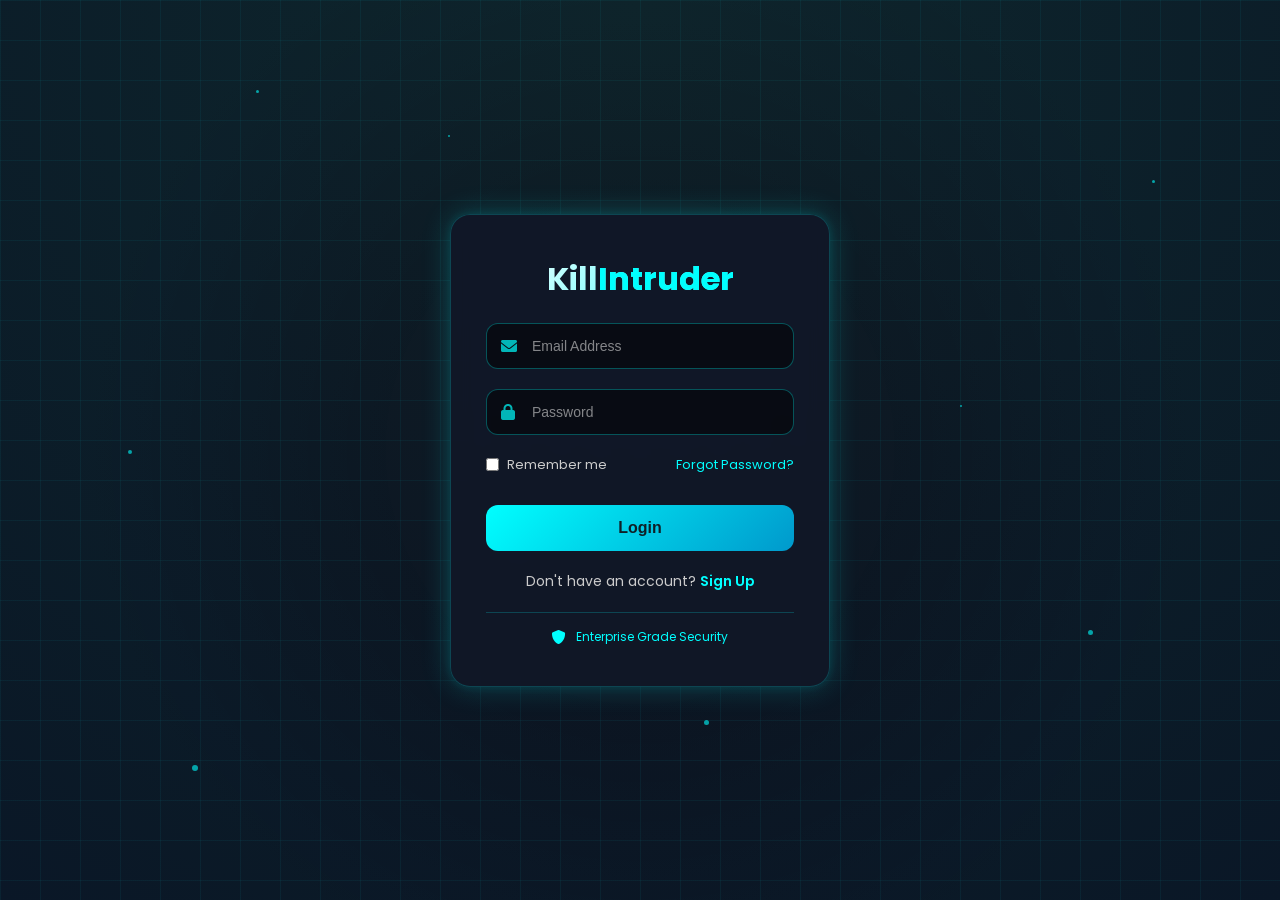
==== hybrid-ids/frontend/templates/login.html @ 09ad86d7 "login" ====
<!DOCTYPE html>
<html lang="en">
<head>
    <meta charset="UTF-8">
    <meta name="viewport" content="width=device-width, initial-scale=1.0">
    <title>KillIntruder | Login</title>
    <link href="https://fonts.googleapis.com/css2?family=Poppins:wght@300;400;500;600;700;800&display=swap" rel="stylesheet">
    <link rel="stylesheet" href="https://cdnjs.cloudflare.com/ajax/libs/font-awesome/6.0.0-beta3/css/all.min.css">
    <link rel="stylesheet" href="../static/css/auth.css">
</head>
<body>
    <!-- Animated Background Elements -->
    <div class="cyber-grid"></div>
    <div class="floating-particles">
        <div class="particle"></div>
        <div class="particle"></div>
        <div class="particle"></div>
        <div class="particle"></div>
        <div class="particle"></div>
        <div class="particle"></div>
        <div class="particle"></div>
        <div class="particle"></div>
        <div class="particle"></div>
        <div class="particle"></div>
    </div>
    <div class="radar-scan"></div>
    
    <!-- Login Container -->
    <div class="container">
        <div class="card">
            <h1>Kill<span>Intruder</span></h1>
            
            <form id="loginForm">
                <div class="input-group">
                    <div class="input-wrapper">
                        <i class="fas fa-envelope"></i>
                        <input type="email" id="email" placeholder="Email Address" required>
                    </div>
                </div>
                
                <div class="input-group">
                    <div class="input-wrapper">
                        <i class="fas fa-lock"></i>
                        <input type="password" id="password" placeholder="Password" required>
                        <button type="button" class="toggle-password" onclick="togglePassword()">
                            <i class="fas fa-eye"></i>
                        </button>
                    </div>
                </div>
                
                <div class="form-options">
                    <label class="checkbox-label">
                        <input type="checkbox" id="rememberMe">
                        <span>Remember me</span>
                    </label>
                    <a href="#" class="forgot-link">Forgot Password?</a>
                </div>
                
                <button type="submit">Login</button>
                
                <div class="signup-link">
                    Don't have an account? <a href="signup.html">Sign Up</a>
                </div>
            </form>
            
            <div class="security-badge">
                <i class="fas fa-shield-alt"></i>
                <span>Enterprise Grade Security</span>
            </div>
        </div>
    </div>
    
    <script>
        function togglePassword() {
            const passwordInput = document.getElementById('password');
            const toggleBtn = document.querySelector('.toggle-password i');
            
            if (passwordInput.type === 'password') {
                passwordInput.type = 'text';
                toggleBtn.classList.remove('fa-eye');
                toggleBtn.classList.add('fa-eye-slash');
            } else {
                passwordInput.type = 'password';
                toggleBtn.classList.remove('fa-eye-slash');
                toggleBtn.classList.add('fa-eye');
            }
        }
        
        document.getElementById('loginForm').addEventListener('submit', (e) => {
            e.preventDefault();
            const email = document.getElementById('email').value;
            const password = document.getElementById('password').value;
            
            if (email && password) {
                localStorage.setItem('isLoggedIn', 'true');
                localStorage.setItem('userName', email.split('@')[0]);
                window.location.href = 'index.html';
            } else {
                alert('Please enter both email and password');
            }
        });
    </script>
</body>
</html>
---- hybrid-ids/frontend/static/css/auth.css ----
/* ============================================
   KILLINTRUDER - Login/Signup Page Styles
   Cyber Security Theme with Animated Background
   ============================================ */

/* Reset & Base Styles */
* {
    margin: 0;
    padding: 0;
    box-sizing: border-box;
}

body {
    margin: 0;
    font-family: 'Poppins', sans-serif;
    background: radial-gradient(circle at top, #0f2027, #0b1020);
    color: white;
    min-height: 100vh;
    overflow: hidden;
    position: relative;
}

/* ============================================
   ANIMATED BACKGROUND - Add this whole section
   ============================================ */

/* Cyber Grid Background */
.cyber-grid {
    position: fixed;
    top: 0;
    left: 0;
    width: 100%;
    height: 100%;
    background-image: 
        linear-gradient(rgba(0, 255, 255, 0.05) 1px, transparent 1px),
        linear-gradient(90deg, rgba(0, 255, 255, 0.05) 1px, transparent 1px);
    background-size: 40px 40px;
    animation: gridMove 20s linear infinite;
    z-index: 0;
}

@keyframes gridMove {
    0% {
        transform: translateY(0);
    }
    100% {
        transform: translateY(40px);
    }
}

/* Floating Particles */
.floating-particles {
    position: fixed;
    top: 0;
    left: 0;
    width: 100%;
    height: 100%;
    overflow: hidden;
    z-index: 0;
}

.particle {
    position: absolute;
    background: rgba(0, 255, 255, 0.6);
    border-radius: 50%;
    animation: float 8s infinite ease-in-out;
}

/* Generate multiple particles with different positions and sizes */
.particle:nth-child(1) { width: 3px; height: 3px; top: 10%; left: 20%; animation-duration: 12s; }
.particle:nth-child(2) { width: 5px; height: 5px; top: 70%; left: 85%; animation-duration: 15s; animation-delay: 2s; }
.particle:nth-child(3) { width: 4px; height: 4px; top: 30%; left: 50%; animation-duration: 10s; animation-delay: 4s; }
.particle:nth-child(4) { width: 6px; height: 6px; top: 85%; left: 15%; animation-duration: 14s; animation-delay: 1s; }
.particle:nth-child(5) { width: 2px; height: 2px; top: 45%; left: 75%; animation-duration: 11s; animation-delay: 3s; }
.particle:nth-child(6) { width: 4px; height: 4px; top: 60%; left: 40%; animation-duration: 13s; animation-delay: 5s; }
.particle:nth-child(7) { width: 3px; height: 3px; top: 20%; left: 90%; animation-duration: 9s; animation-delay: 2s; }
.particle:nth-child(8) { width: 5px; height: 5px; top: 80%; left: 55%; animation-duration: 16s; animation-delay: 4s; }
.particle:nth-child(9) { width: 2px; height: 2px; top: 15%; left: 35%; animation-duration: 12s; animation-delay: 1s; }
.particle:nth-child(10) { width: 4px; height: 4px; top: 50%; left: 10%; animation-duration: 11s; animation-delay: 3s; }

@keyframes float {
    0%, 100% {
        transform: translateY(0) translateX(0);
        opacity: 0;
    }
    25% {
        transform: translateY(-20px) translateX(10px);
        opacity: 0.8;
    }
    50% {
        transform: translateY(-40px) translateX(-10px);
        opacity: 0.5;
    }
    75% {
        transform: translateY(-20px) translateX(5px);
        opacity: 0.8;
    }
}

/* Radar Scan Effect */
.radar-scan {
    position: fixed;
    top: 0;
    left: 0;
    width: 100%;
    height: 100%;
    background: radial-gradient(circle, transparent 30%, rgba(0, 255, 255, 0.03) 70%);
    animation: radarPulse 4s infinite;
    pointer-events: none;
    z-index: 0;
}

@keyframes radarPulse {
    0% {
        transform: scale(1);
        opacity: 0.3;
    }
    50% {
        transform: scale(1.5);
        opacity: 0.1;
    }
    100% {
        transform: scale(2);
        opacity: 0;
    }
}

/* Digital Rain Effect (Optional - add for extra cyber feel) */
.digital-rain {
    position: fixed;
    top: 0;
    left: 0;
    width: 100%;
    height: 100%;
    pointer-events: none;
    z-index: 0;
    opacity: 0.3;
}

/* ============================================
   CONTAINER - Center everything
   ============================================ */
.container {
    position: relative;
    z-index: 1;
    display: flex;
    flex-direction: column;
    justify-content: center;
    align-items: center;
    min-height: 100vh;
    padding: 20px;
}

/* ============================================
   TITLE STYLES
   ============================================ */
h1 {
    font-size: 32px;
    margin-bottom: 20px;
    text-align: center;
    background: linear-gradient(135deg, #fff, #00ffff);
    -webkit-background-clip: text;
    background-clip: text;
    color: transparent;
    position: relative;
    z-index: 1;
}

h1 span {
    color: #00ffff;
    background: none;
    -webkit-background-clip: unset;
    background-clip: unset;
}

/* ============================================
   CARD STYLES - Improved alignment
   ============================================ */
.card {
    background: rgba(17, 24, 39, 0.95);
    backdrop-filter: blur(10px);
    padding: 40px 35px;
    border-radius: 20px;
    width: 100%;
    max-width: 380px;
    text-align: center;
    
    /* Enhanced Glow effect */
    box-shadow: 0 0 30px rgba(0, 255, 255, 0.2),
                0 0 10px rgba(0, 255, 255, 0.1);
    border: 1px solid rgba(0, 255, 255, 0.2);
    transition: all 0.3s ease;
    position: relative;
    z-index: 1;
}

.card:hover {
    transform: translateY(-5px);
    box-shadow: 0 0 40px rgba(0, 255, 255, 0.3);
    border-color: rgba(0, 255, 255, 0.5);
}

/* ============================================
   INPUT STYLES - VERTICAL STACK (Proper alignment)
   ============================================ */
.input-group {
    margin-bottom: 20px;
    text-align: left;
    width: 100%;
}

.input-group label {
    display: block;
    margin-bottom: 8px;
    font-size: 13px;
    color: #00ffff;
    font-weight: 500;
}

.input-wrapper {
    position: relative;
    width: 100%;
}

.input-wrapper i {
    position: absolute;
    left: 15px;
    top: 50%;
    transform: translateY(-50%);
    color: #00ffff;
    font-size: 16px;
    opacity: 0.7;
}

input {
    width: 100%;
    padding: 14px 15px 14px 45px;
    margin: 0;
    border-radius: 12px;
    border: 1px solid rgba(0, 255, 255, 0.3);
    background: rgba(0, 0, 0, 0.5);
    color: white;
    font-size: 14px;
    transition: all 0.3s ease;
    box-sizing: border-box;
}

input:focus {
    outline: none;
    border-color: #00ffff;
    box-shadow: 0 0 15px rgba(0, 255, 255, 0.2);
    background: rgba(0, 0, 0, 0.7);
}

input::placeholder {
    color: rgba(255, 255, 255, 0.5);
}

/* Toggle Password Button */
.toggle-password {
    position: absolute;
    right: 15px;
    top: 50%;
    transform: translateY(-50%);
    background: none;
    border: none;
    color: #00ffff;
    cursor: pointer;
    width: auto;
    padding: 0;
    margin: 0;
    font-size: 16px;
    opacity: 0.7;
}

.toggle-password:hover {
    opacity: 1;
    background: none;
}

/* ============================================
   BUTTON STYLES
   ============================================ */
button {
    width: 100%;
    padding: 14px;
    background: linear-gradient(135deg, #00ffff, #0099cc);
    border: none;
    cursor: pointer;
    border-radius: 12px;
    margin-top: 10px;
    font-weight: bold;
    font-size: 16px;
    color: #0f2027;
    transition: all 0.3s ease;
    position: relative;
    overflow: hidden;
}

button:hover {
    transform: translateY(-2px);
    box-shadow: 0 5px 20px rgba(0, 255, 255, 0.4);
    background: linear-gradient(135deg, #33ffff, #00b3e6);
}

button:active {
    transform: translateY(0);
}

/* ============================================
   FORM OPTIONS (Remember me & Forgot Password)
   ============================================ */
.form-options {
    display: flex;
    justify-content: space-between;
    align-items: center;
    margin: 15px 0 20px;
    font-size: 13px;
    width: 100%;
}

.checkbox-label {
    display: flex;
    align-items: center;
    gap: 8px;
    cursor: pointer;
    color: #ccc;
}

.checkbox-label input {
    width: auto;
    margin: 0;
    padding: 0;
    accent-color: #00ffff;
}

.forgot-link {
    color: #00ffff;
    text-decoration: none;
    font-size: 13px;
}

.forgot-link:hover {
    text-decoration: underline;
}

/* ============================================
   LINKS
   ============================================ */
a {
    color: #00ffff;
    text-decoration: none;
}

a:hover {
    text-decoration: underline;
}

.signup-link {
    margin-top: 20px;
    text-align: center;
    font-size: 14px;
    color: #ccc;
}

.signup-link a {
    color: #00ffff;
    font-weight: 600;
}

/* ============================================
   SECURITY BADGE (Optional)
   ============================================ */
.security-badge {
    margin-top: 20px;
    padding-top: 15px;
    border-top: 1px solid rgba(0, 255, 255, 0.2);
    display: flex;
    align-items: center;
    justify-content: center;
    gap: 10px;
    font-size: 12px;
    color: #00ffff;
}

.security-badge i {
    font-size: 14px;
}

/* ============================================
   ERROR/SUCCESS MESSAGES
   ============================================ */
.error-message {
    background: rgba(255, 0, 0, 0.2);
    border-left: 3px solid #ff4444;
    padding: 10px;
    margin-bottom: 15px;
    border-radius: 8px;
    font-size: 12px;
    text-align: left;
}

.success-message {
    background: rgba(0, 255, 0, 0.2);
    border-left: 3px solid #00ff00;
    padding: 10px;
    margin-bottom: 15px;
    border-radius: 8px;
    font-size: 12px;
    text-align: left;
}

/* ============================================
   RESPONSIVE DESIGN
   ============================================ */
@media (max-width: 480px) {
    .card {
        padding: 30px 20px;
        max-width: 90%;
    }
    
    h1 {
        font-size: 26px;
    }
    
    .form-options {
        flex-direction: column;
        gap: 10px;
        align-items: flex-start;
    }
    
    .input-wrapper i {
        left: 12px;
    }
    
    input {
        padding: 12px 12px 12px 40px;
    }
}
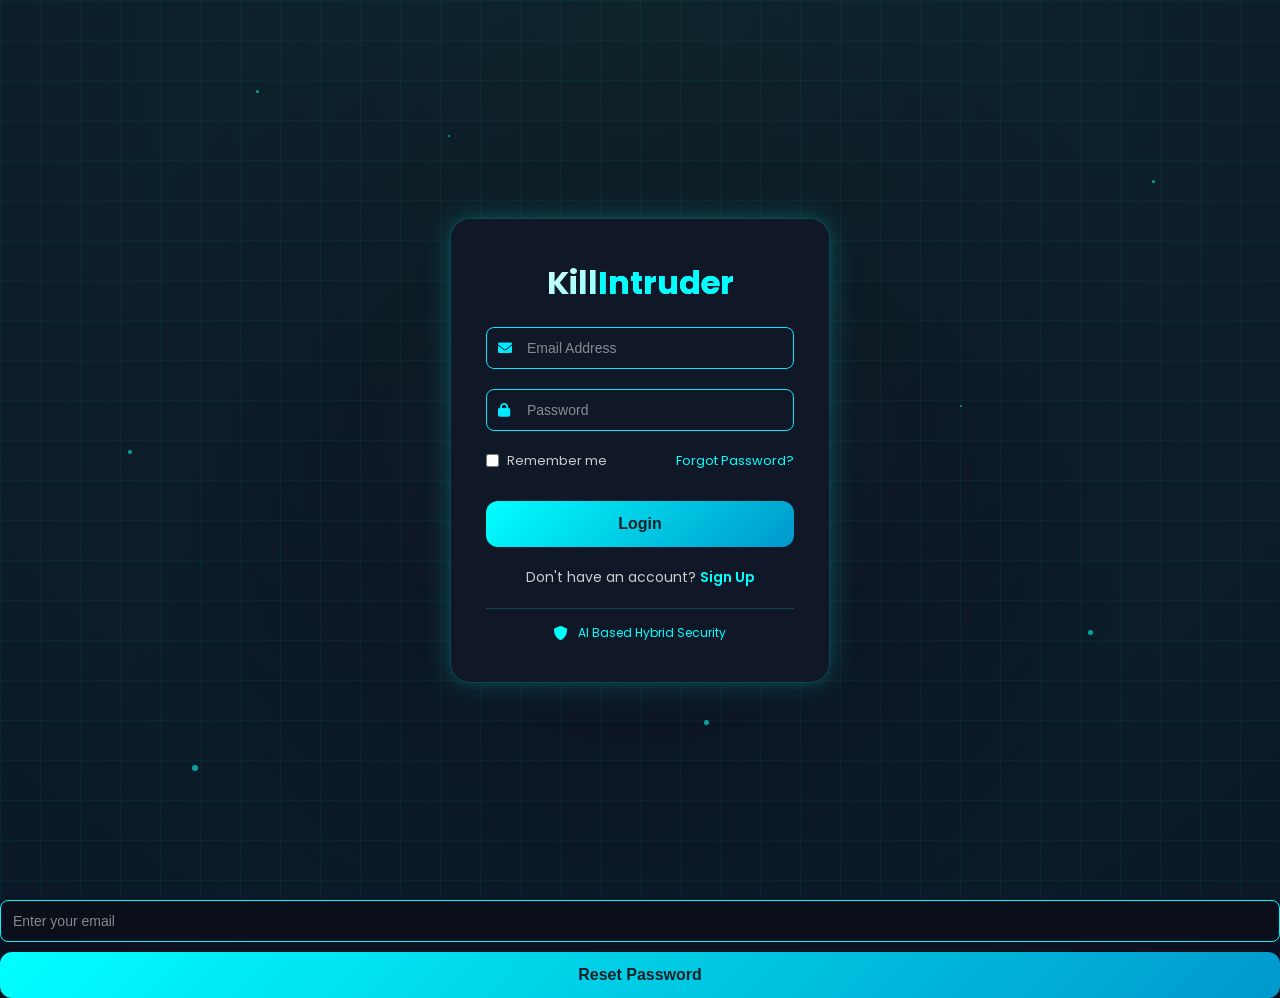
==== commit 4249ff3d: "update" ====
--- a/hybrid-ids/frontend/templates/login.html
+++ b/hybrid-ids/frontend/templates/login.html
@@ -1,104 +1,96 @@
-<!DOCTYPE html>
+<!doctype html>
 <html lang="en">
-<head>
-    <meta charset="UTF-8">
-    <meta name="viewport" content="width=device-width, initial-scale=1.0">
+  <head>
+    <meta charset="UTF-8" />
+    <meta name="viewport" content="width=device-width, initial-scale=1.0" />
     <title>KillIntruder | Login</title>
-    <link href="https://fonts.googleapis.com/css2?family=Poppins:wght@300;400;500;600;700;800&display=swap" rel="stylesheet">
-    <link rel="stylesheet" href="https://cdnjs.cloudflare.com/ajax/libs/font-awesome/6.0.0-beta3/css/all.min.css">
-    <link rel="stylesheet" href="../static/css/auth.css">
-</head>
-<body>
+    <link
+      href="https://fonts.googleapis.com/css2?family=Poppins:wght@300;400;500;600;700;800&display=swap"
+      rel="stylesheet"
+    />
+    <link
+      rel="stylesheet"
+      href="https://cdnjs.cloudflare.com/ajax/libs/font-awesome/6.0.0-beta3/css/all.min.css"
+    />
+    <link rel="stylesheet" href="../static/css/auth.css" />
+    <script src="../static/js/login.js"></script>
+  </head>
+  <body>
     <!-- Animated Background Elements -->
     <div class="cyber-grid"></div>
     <div class="floating-particles">
-        <div class="particle"></div>
-        <div class="particle"></div>
-        <div class="particle"></div>
-        <div class="particle"></div>
-        <div class="particle"></div>
-        <div class="particle"></div>
-        <div class="particle"></div>
-        <div class="particle"></div>
-        <div class="particle"></div>
-        <div class="particle"></div>
+      <div class="particle"></div>
+      <div class="particle"></div>
+      <div class="particle"></div>
+      <div class="particle"></div>
+      <div class="particle"></div>
+      <div class="particle"></div>
+      <div class="particle"></div>
+      <div class="particle"></div>
+      <div class="particle"></div>
+      <div class="particle"></div>
     </div>
     <div class="radar-scan"></div>
-    
+
     <!-- Login Container -->
     <div class="container">
-        <div class="card">
-            <h1>Kill<span>Intruder</span></h1>
-            
-            <form id="loginForm">
-                <div class="input-group">
-                    <div class="input-wrapper">
-                        <i class="fas fa-envelope"></i>
-                        <input type="email" id="email" placeholder="Email Address" required>
-                    </div>
-                </div>
-                
-                <div class="input-group">
-                    <div class="input-wrapper">
-                        <i class="fas fa-lock"></i>
-                        <input type="password" id="password" placeholder="Password" required>
-                        <button type="button" class="toggle-password" onclick="togglePassword()">
-                            <i class="fas fa-eye"></i>
-                        </button>
-                    </div>
-                </div>
-                
-                <div class="form-options">
-                    <label class="checkbox-label">
-                        <input type="checkbox" id="rememberMe">
-                        <span>Remember me</span>
-                    </label>
-                    <a href="#" class="forgot-link">Forgot Password?</a>
-                </div>
-                
-                <button type="submit">Login</button>
-                
-                <div class="signup-link">
-                    Don't have an account? <a href="signup.html">Sign Up</a>
-                </div>
-            </form>
-            
-            <div class="security-badge">
-                <i class="fas fa-shield-alt"></i>
-                <span>Enterprise Grade Security</span>
-            </div>
+      <div class="card">
+        <h1>Kill<span>Intruder</span></h1>
+
+        <form onsubmit="login(event)">
+          <div class="input-group">
+            <i class="fas fa-envelope"></i>
+            <input
+              type="email"
+              id="email"
+              placeholder="Email Address"
+              required
+            />
+          </div>
+
+          <div class="input-group">
+            <i class="fas fa-lock"></i>
+            <input
+              type="password"
+              id="password"
+              placeholder="Password"
+              required
+            />
+          </div>
+
+          <!-- Error -->
+          <p id="loginError" style="color: red; margin-top: 5px"></p>
+
+          <!-- Remember + Forgot -->
+          <div class="form-options">
+            <label class="checkbox-label">
+              <input type="checkbox" id="rememberMe" />
+              <span>Remember me</span>
+            </label>
+            <span class="forgot-link" onclick="resetPassword()"
+              >Forgot Password?</span
+            >
+          </div>
+
+          <!-- Login Button -->
+          <button type="submit" class="login-btn">Login</button>
+
+        
+          <div class="signup-link">
+            Don't have an account?
+            <a href="signup.html" style="cursor: pointer">Sign Up</a>
+          </div>
+        </form>
+
+        <div class="security-badge">
+          <i class="fas fa-shield-alt"></i>
+          <span>AI Based Hybrid Security</span>
         </div>
+      </div>
     </div>
-    
-    <script>
-        function togglePassword() {
-            const passwordInput = document.getElementById('password');
-            const toggleBtn = document.querySelector('.toggle-password i');
-            
-            if (passwordInput.type === 'password') {
-                passwordInput.type = 'text';
-                toggleBtn.classList.remove('fa-eye');
-                toggleBtn.classList.add('fa-eye-slash');
-            } else {
-                passwordInput.type = 'password';
-                toggleBtn.classList.remove('fa-eye-slash');
-                toggleBtn.classList.add('fa-eye');
-            }
-        }
-        
-        document.getElementById('loginForm').addEventListener('submit', (e) => {
-            e.preventDefault();
-            const email = document.getElementById('email').value;
-            const password = document.getElementById('password').value;
-            
-            if (email && password) {
-                localStorage.setItem('isLoggedIn', 'true');
-                localStorage.setItem('userName', email.split('@')[0]);
-                window.location.href = 'index.html';
-            } else {
-                alert('Please enter both email and password');
-            }
-        });
-    </script>
-</body>
-</html>+    <!-- Forgot Password Modal -->
+    <input type="email" id="resetEmail" placeholder="Enter your email" />
+    <button onclick="resetPassword()">Reset Password</button>
+    <small class="error" id="resetMsg"></small>
+  </body>
+</html>
--- a/hybrid-ids/frontend/static/css/auth.css
+++ b/hybrid-ids/frontend/static/css/auth.css
@@ -436,4 +436,87 @@
     input {
         padding: 12px 12px 12px 40px;
     }
-}+}
+.modal {
+    display: none;
+    position: fixed;
+    top: 0;
+    left: 0;
+    width: 100%;
+    height: 100%;
+    background: rgba(0,0,0,0.8);
+    z-index: 1000;
+    justify-content: center;
+    align-items: center;
+}
+.modal.active {
+    display: flex;
+}
+.modal-content {
+    background: #1a1a2e;
+    padding: 30px;
+    border-radius: 12px;
+    width: 90%;
+    max-width: 350px;
+}
+.close-modal {
+    float: right;
+    cursor: pointer;
+    font-size: 24px;
+}
+.input-group {
+    position: relative;
+    width: 100%;
+}
+
+.input-group i {
+    position: absolute;
+    left: 12px;
+    top: 50%;
+    transform: translateY(-50%);
+    color: #00eaff;
+    font-size: 14px;
+}
+
+.input-group input {
+    width: 100%;
+    padding: 12px 12px 12px 40px; /* 👈 IMPORTANT (space for icon) */
+    border-radius: 8px;
+    border: 1px solid #00eaff;
+    background: transparent;
+    color: white;
+    outline: none;
+}
+
+input {
+    padding: 12px;
+    border-radius: 8px;
+    border: 1px solid #00f7ff;
+    background: #0b0f1a;
+    color: white;
+}
+
+.error {
+    color: red;
+    font-size: 12px;
+    margin-top: 4px;
+}
+
+.logout-btn {
+    position: absolute;
+    top: 20px;
+    right: 20px;
+    background: linear-gradient(45deg, #00eaff, #00bcd4);
+    border: none;
+    padding: 10px 18px;
+    border-radius: 20px;
+    color: black;
+    font-weight: bold;
+    cursor: pointer;
+    transition: 0.3s;
+}
+
+.logout-btn:hover {
+    transform: scale(1.05);
+    box-shadow: 0 0 10px #00eaff;
+}
